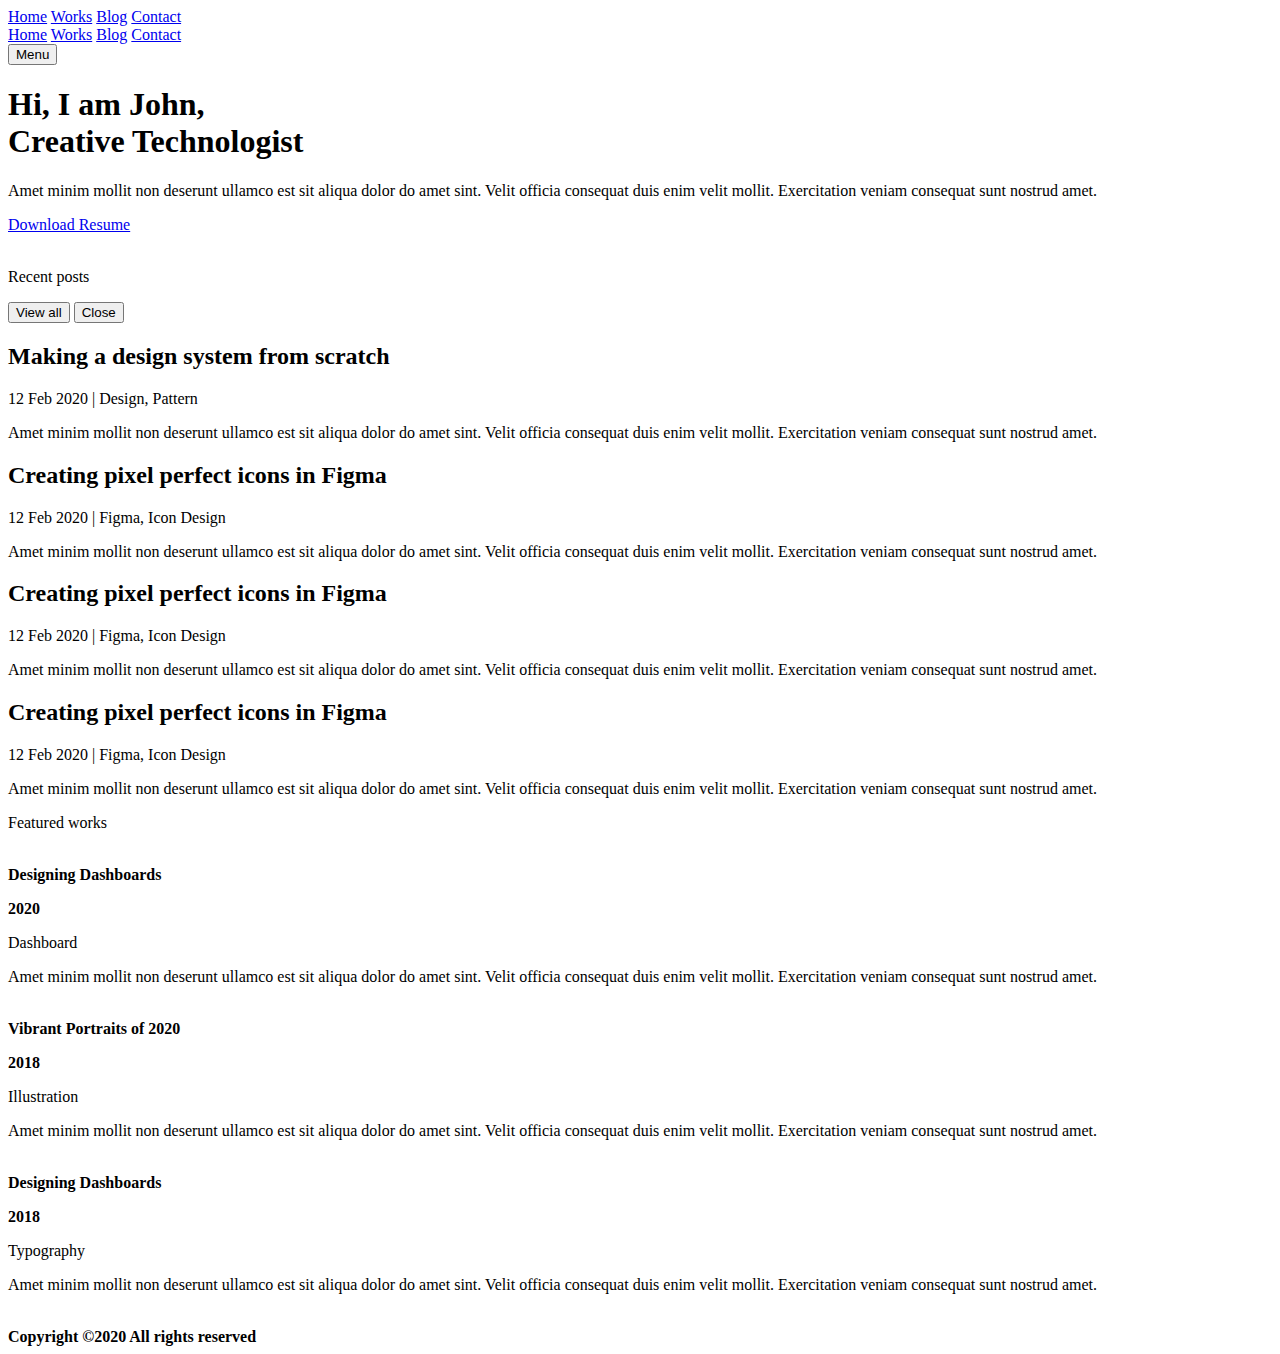
==== Index.html @ 83ce3925 "html code" ====
<!DOCTYPE html>
<html>

<head>
    <meta charset="utf-8">
    <meta name="viewport" content="width=device-width, initial-scale=1">
    <link rel="stylesheet" href="css/style.css">
    <link href="https://fonts.googleapis.com/css2?family=Heebo:wght@400;500;700;900&display=swap" rel="stylesheet">
    <title>Profile</title>
</head>

<body>

    <div class="mask">
        <nav class="burger__nav">
            <a href="Index.html" class="burger__link">Home</a>
            <a href="Works.html" class="burger__link">Works</a>
            <a href="Blog.html" class="burger__link">Blog</a>
            <a href="#" class="burger__link">Contact</a>
        </nav>
    </div>

    <div class="part__body">

    <header class="header">
        <div class="container">

            <!--Nav-->

            <div class="header__inner">

                <nav class="nav">
                    <a href="Index.html" class="nav__link">Home</a>
                    <a href="Works.html" class="nav__link">Works</a>
                    <a href="Blog.html" class="nav__link">Blog</a>
                    <a href="#" class="nav__link">Contact</a>
                </nav>

                <button class="burger" type="button">
                    <span class="burger__item">Menu</span>
            </button>

            </div>

            <!--  Intro  -->

            <div class="intro">
                <div class="welcome">
                    <h1 class="intro__title h1">Hi, I am John,<br>Creative Technologist</h1>
                    <p class="intro__text">Amet minim mollit non deserunt ullamco est sit aliqua dolor do amet sint. Velit officia consequat duis enim velit mollit. Exercitation veniam consequat sunt nostrud amet.</p>
                    <a href="#" class="btn btn--red">Download Resume</a>
                </div>
                <div class="intro__img">
                    <img class='img__face' src="img/Face.png" alt="">
                </div>
            </div>
        </div>
    </header>

    <!-- Main__inner -->


    <main class="main">
        <div class="main__inner">
            <div class="container">
                <div class="main__title">
                    <p class="main__name">Recent posts</p>
                    <div class="view">
                        <button type='button' class="main__view btn" data-tab='#tab'>View all</button>
                        <button type='button' class="main__close btn active" data-tab='#tab'>Close</button>
                    </div>
                </div>

                <!-- NEWS-->

                <div class="news">
                    <div class="block">
                        <h2 class='h2'>Making a design system from scratch</h2>
                        <div class="block__data">
                            <p class="block__time1 block__text">12 Feb 2020 <span class="block__span">|</span> Design, Pattern</p>
                        </div>
                        <p class="block__text">Amet minim mollit non deserunt ullamco est sit aliqua dolor do amet sint. Velit officia consequat duis enim velit mollit. Exercitation veniam consequat sunt nostrud amet.</p>
                    </div>

                    <div class="block">
                        <h2 class='h2'>Creating pixel perfect icons in Figma</h2>
                        <div class="block__data">
                            <p class='block__time1 block__text'>12 Feb 2020 <span class="block__span">|</span> Figma, Icon Design</p>
                        </div>
                        <p class="block__text">Amet minim mollit non deserunt ullamco est sit aliqua dolor do amet sint. Velit officia consequat duis enim velit mollit. Exercitation veniam consequat sunt nostrud amet.</p>
                    </div>

                    <div class="block_2" id='tab'>
                        <h2 class='h2'>Creating pixel perfect icons in Figma</h2>
                        <div class="block__data">
                            <p class='block__time1 block__text'>12 Feb 2020 <span class="block__span">|</span> Figma, Icon Design</p>
                        </div>
                        <p class="block__text">Amet minim mollit non deserunt ullamco est sit aliqua dolor do amet sint. Velit officia consequat duis enim velit mollit. Exercitation veniam consequat sunt nostrud amet.</p>
                    </div>

                    <div class="block_2" id='tab'>
                        <h2 class='h2'>Creating pixel perfect icons in Figma</h2>
                        <div class="block__data">
                            <p class='block__time1 block__text'>12 Feb 2020 <span class="block__span">|</span> Figma, Icon Design</p>
                        </div>
                        <p class="block__text">Amet minim mollit non deserunt ullamco est sit aliqua dolor do amet sint. Velit officia consequat duis enim velit mollit. Exercitation veniam consequat sunt nostrud amet.</p>
                    </div>

                </div>
            </div>
        </div>

        <!--Works-->

        <div class="container">
            <p class="Works__title">Featured works</p>
            <div class="works">
                <div class="works__item">
                    <img src="img/Featuredworks/Work-1.jpg" height='180px' alt="" class="works__photo">
                    <div class="works__text">
                        <div class="works__title"><strong>Designing Dashboards</strong></div>
                        <div class="works__date">
                            <p class="works__data"><strong>2020</strong></p>
                            <p class="work__text">Dashboard</p>
                        </div>
                        <p class="works__text">Amet minim mollit non deserunt ullamco est sit aliqua dolor do amet sint. Velit officia consequat duis enim velit mollit. Exercitation veniam consequat sunt nostrud amet.</p>
                    </div>
                </div>
                <div class="works__item">
                    <img src="img/Featuredworks/Work-2.jpg" height='180px' alt="" class="works__photo">
                    <div class="works__text">
                        <div class="works__title"><strong>Vibrant Portraits of 2020</strong></div>
                        <div class="works__date">
                            <p class="works__data"><strong>2018</strong></p>
                            <p class="work__text">Illustration</p>
                        </div>
                        <p class="workstext">Amet minim mollit non deserunt ullamco est sit aliqua dolor do amet sint. Velit officia consequat duis enim velit mollit. Exercitation veniam consequat sunt nostrud amet.</p>
                    </div>
                </div>
                <div class="works__item">
                    <img src="img/Featuredworks/Work-3.jpg" height='180px' alt="" class="works__photo">
                    <div class="works__text">
                        <div class="works__title"><strong>Designing Dashboards</strong></div>
                        <div class="works__date">
                            <p class="works__data"><strong>2018</strong></p>
                            <p class="work__text">Typography</p>
                        </div>
                        <p class="workstext">Amet minim mollit non deserunt ullamco est sit aliqua dolor do amet sint. Velit officia consequat duis enim velit mollit. Exercitation veniam consequat sunt nostrud amet.</p>
                    </div>
                </div>
            </div>
        </div>

    </main>

    <!--Footer-->

    <footer class="footer">
        <div class="footer__link">
            <a href="#" class="link"><img src="img/FooterLogo/fb.jpg" alt=""></a>
            <a href="#" class="link"><img src="img/FooterLogo/insta.jpg" alt=""></a>
            <a href="#" class="link"><img src="img/FooterLogo/Group.jpg" alt=""></a>
            <a href="#" class="link"><img src="img/FooterLogo/Linkedin.jpg" alt=""></a>
        </div>
        <div class="footer__text">
            <strong>Copyright ©2020 All rights reserved </strong>
        </div>
    </footer>

    </div>

    <!--JavaScript-->

    <script src="js/app.js"></script>
    <script src="js/allApp.js"></script>

</body>

</html>
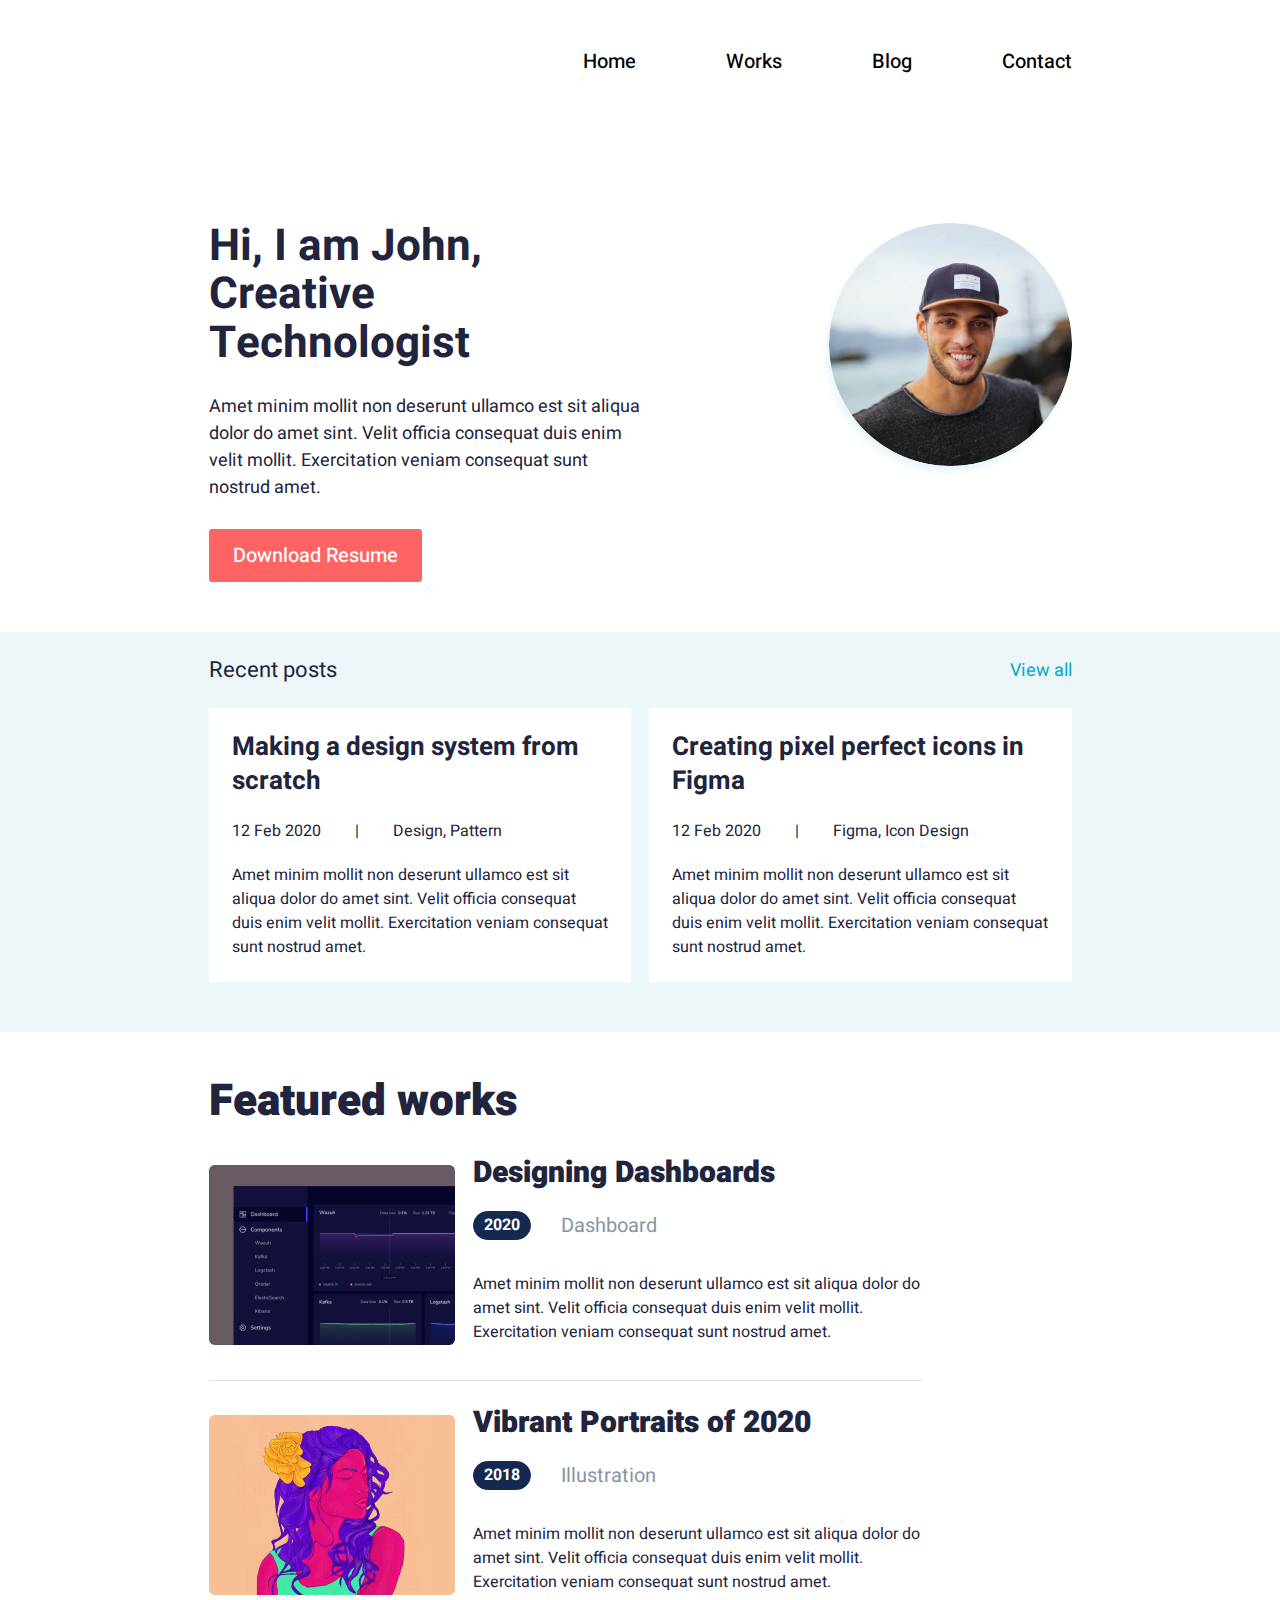
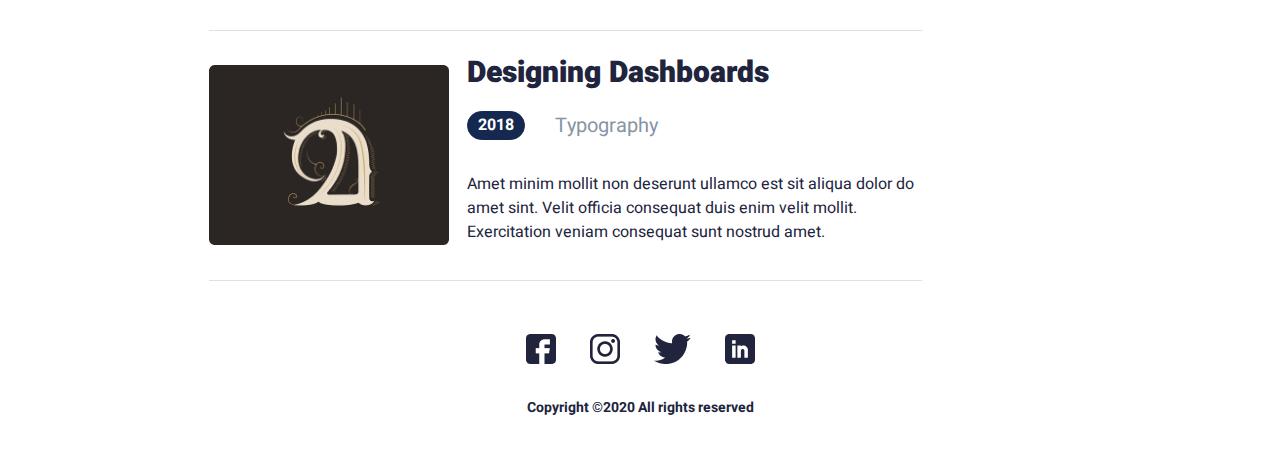
==== commit f79dc7ce: "html code was update. Was deleted link "Contact" on everything pages" ====
--- a/Index.html
+++ b/Index.html
@@ -16,7 +16,6 @@
             <a href="Index.html" class="burger__link">Home</a>
             <a href="Works.html" class="burger__link">Works</a>
             <a href="Blog.html" class="burger__link">Blog</a>
-            <a href="#" class="burger__link">Contact</a>
         </nav>
     </div>
 
--- a/css/style.css
+++ b/css/style.css
@@ -0,0 +1,760 @@
+html,
+body {
+    margin: 0;
+
+    background-color: #fff;
+    color: #21243D;
+
+    font-family: 'Heebo', sans-serif;
+    font-size: 14px;
+    height: 100%;
+}
+
+.container {
+    padding: 0 10px;
+    width: 100%;
+    max-width: 883px;
+    margin: 0 auto;
+}
+
+*,
+*:before,
+*:after {
+    box-sizing: border-box;
+}
+
+h1,
+h2,
+h3,
+h4,
+h5,
+h6 {
+    margin: 0;
+}
+
+.mask {
+    display:none;
+}
+
+.part__body {
+    min-height: 100%;
+    display: flex;
+    flex-direction:column;
+}
+
+/* Header
+============*/
+.header__inner {
+    margin: 40px 0 140px 0;
+
+    display: flex;
+    align-items: center;
+    justify-content: flex-end;
+
+    height: 43px;
+
+    font-weight: 600;
+}
+
+.fix {
+    position: fixed;
+}
+
+/* Nav
+============*/
+
+.nav {
+    display: flex;
+
+}
+
+.nav__link {
+    margin-left: 90px;
+    color: #000000;
+    font-family: 'Heebo', medium;
+    font-weight: 500;
+    display: inline-block;
+    font-size: 20px;
+    text-decoration: none;
+    transition: color 0.2s;
+}
+
+.nav__link:hover {
+    color: #FF6464;
+}
+
+.nav__link:first-child {
+    margin-left: 0;
+}
+
+/* Intro
+============*/
+.intro {
+    display: flex;
+    justify-content: space-between;
+    align-items: flex-start;
+    margin-bottom: 50px;
+
+}
+
+.welcome {
+    width: 50%;
+}
+
+.h1 {
+    line-height: 1.1;
+    display: inline-block;
+    font-size: 44px;
+    font-family: 'Heebo', bold;
+    font-weight: 700;
+
+}
+
+.intro__text {
+    margin-top: 25px;
+    display: inline-block;
+    font-size: 18px;
+    font-family: 'Heebo', regular;
+    font-weight: 400;
+}
+
+/* Intro__img
+============*/
+.intro__img {
+    height: 100%;
+}
+
+.img__face {
+    border-radius: 50%;
+    box-shadow: -3px 7px 6px #edf7fa;
+    width: 100%;
+}
+
+/* Btn
+============*/
+
+.btn {
+    display: inline-block;
+
+    font-size: 20px;
+    font-family: 'Heebo', medium;
+    font-weight: 500;
+    text-decoration:none;
+
+    background-color:transparent;
+    border: 0px solid white;
+    border-radius: 3px;
+    outline: 0;
+
+    padding: 12px 24px;
+    color: white;
+    transition: background-color 0.2s;
+    margin-top: 10px;
+}
+
+.btn--red {
+    background-color: #FF6464;
+    cursor: pointer;
+
+}
+
+.btn--red:hover {
+    background-color: #d65050;
+}
+
+.main__view.btn {
+    cursor: pointer;
+
+    margin: 0;
+    padding: 0;
+}
+
+.main__close.btn {
+    cursor: pointer;
+
+    margin: 0;
+    padding: 0;
+}
+
+
+/* MAIN
+============*/
+
+.main__inner {
+    background: #EDF7FA;
+    padding-bottom: 20px;
+    min-height: 400px;
+    height: 100%;
+}
+
+.main__title {
+    width: auto;
+    display: flex;
+    justify-content: space-between;
+}
+
+/* Main_Title
+============*/
+
+.main__name {
+    display: inline-block;
+    font-size: 22px;
+    align-items: center;
+    font-family: 'Heebo', regular;
+    font-weight: 400;
+}
+
+.view {
+    display: flex;
+    align-items: center;
+}
+
+.main__view {
+    display: inline-block;
+    color: #00A8CC;
+    font-size: 18px;
+    font-family: 'Heebo', regular;
+    font-weight: 400;
+}
+
+.main__view.active {
+    display: none;
+}
+
+.main__close {
+    display: inline-block;
+    color: #00A8CC;
+    font-size: 18px;
+    font-family: 'Heebo', regular;
+    font-weight: 400;
+}
+
+.main__close.active {
+    display: none;
+}
+
+/* BLOCK
+============*/
+
+.news {
+    display: flex;
+    justify-content: space-between;
+    flex-wrap: wrap;
+}
+
+.active {
+    display: block;
+}
+
+.block_2 {
+    padding-left: 23px;
+    padding-right: 23px;
+
+    width: 49%;
+    height: 0;
+
+    overflow: hidden;
+    opacity: 0;
+
+    background-color: #fff;
+    animation: disappeared .3s linear;
+}
+
+@keyframes disappeared {
+    0% {
+        height: 250px;
+        opacity: 1;
+
+        padding-top: 23px;
+        padding-bottom: 23px;
+    }
+    100% {
+        height: 0px;
+        opacity: 0;
+        
+        padding-top: 0;
+        padding-bottom: 0;
+    }
+}
+
+.block_2.active {
+    margin-bottom: 20px;
+    padding: 23px;
+
+    overflow: hidden;
+
+    height: 100%;
+    opacity: 1;
+
+    animation: appeared .3s linear;
+    transition: all .3s;
+}
+
+@keyframes appeared {
+    0% {
+        height: 0px;
+        opacity: 0;
+
+        padding-top: 0;
+        padding-bottom: 0;
+    }
+    100% {
+        height: 270px;
+        opacity: 1;
+
+        padding-top: 13px;
+        padding-bottom: 13px;
+    }
+}
+
+.block {
+    margin-bottom: 20px;
+    padding: 23px;
+    width: 49%;
+    background-color: #fff;
+}
+
+
+.h2 {
+    display: inline-block;
+    font-family: 'Heebo', bold;
+    font-weight: 700;
+    font-size: 26px;
+    line-height: 1.3;
+}
+
+.block__data {
+    margin: 20px 0;
+}
+
+.block__time1 {
+    font-size: 18px;
+}
+
+.block__text {
+    display: inline-block;
+    font-size: 16px;
+    font-family: 'Heebo', regular;
+    font-weight: 400;
+    margin: 0px;
+}
+
+.block__span {
+    height: 100%;
+    margin: 0 30px;
+}
+
+/*Works
+==================*/
+
+.Works__title {
+    margin-bottom: 16px;
+    font-size: 22px;
+    font-family: 'Heebo', regular;
+    font-weight: 400;
+    margin-bottom: 22px;
+}
+
+.works__photo {
+    margin-right: 18px;
+}
+
+/*Works item
+===================*/
+
+.works__item {
+    align-items: center;
+    display: flex;
+    border-bottom: 1px solid #E0E0E0;
+    margin: 20px 150px 0 0;
+    min-height: 180px;
+    padding-bottom: 20px;
+}
+
+.works__title {
+    font-family: 'Heebo', bold;
+    font-size: 30px;
+    font-weight: 700;
+}
+
+
+
+.works__date {
+    display: flex;
+    align-items: center;
+
+}
+
+.works__data {
+    cursor: pointer;
+    color: #fff;
+    border: 1px solid #142850;
+    border-radius: 20px;
+    padding: 1.5px 10px;
+    margin-right: 30px;
+    background: #142850;
+    text-transform: uppercase
+}
+
+.work__text {
+    margin: 0;
+    font-family: 'Heebo', regular;
+    font-weight: 400;
+    font-size: 20px;
+    color: #8695A4;
+}
+
+.works__text {
+    font-family: 'Heebo', regular;
+    font-weight: 400;
+    font-size: 16px;
+
+}
+
+
+/* footer
+=================*/
+
+.footer {
+    width: 100%;
+    bottom: 0;
+
+    display: flex;
+    justify-content: center;
+    align-items: center;
+    flex-direction: column;
+
+    height: 150px;
+    margin-top: 20px;
+}
+
+.footer__link {
+    display: flex;
+    margin-bottom: 27px;
+    background-color: transparent;
+}
+
+.link {
+    margin-left: 34px;
+    transition: transform 0.2s;
+}
+
+.link:first-child {
+    margin-left: 0px;
+}
+
+.link:hover {
+    transform: scale(1.2);
+}
+
+.footer__text {
+    font-family: 'Heebo', regular;
+    font-weight: 400;
+    font-size: 14px;
+    color: #21243D;
+}
+
+/* BLOG
+================*/
+
+.blog__h2 {
+    display: inline-block;
+    font-family: 'Heebo', medium;
+    font-weight: 500;
+    font-size: 30px;
+    margin: 30px 0;
+}
+
+.blog__span {
+    font-size: 18px;
+    margin: 0 10px 0 10px;
+}
+
+.blog__span__text {
+    color: #ccc;
+}
+
+.blog__info {
+    margin: 25px 111px 0 0;
+    padding-bottom: 18px;
+    border-bottom: 1px solid #E0E0E0;
+}
+
+.blog__info:first-child {
+    margin-top: 0;
+}
+
+.opa {
+    color: #8695A4;
+}
+
+.blog__text {
+    margin-top: 40px;
+    font-size: 16px;
+    font-family: 'Heebo', regular;
+    font-weight: 400;
+}
+
+/*Site works*/
+
+.Works__title {
+    font-family: 'Heebo', Black;
+    font-weight: 900;
+    font-size: 44px;
+    line-height: 1.2;
+}
+
+
+
+/* Burger
+=================*/
+
+.burger {
+    display: none;
+}
+
+/* Media
+================*/
+
+@media (max-width:800px) {
+
+    /*Header*/
+
+    .header__inner {
+        margin: 20px 0;
+    }
+
+    /*Burger*/
+
+    .burger {
+        position: fixed;
+        top: 40px;
+
+        display: block;
+
+        padding: 5px 0;
+        margin-right: 10px;
+
+        border: 0;
+        background:none;
+
+    }
+
+    .burger.visible {
+        display: none;
+    }
+
+    .burger__item {
+        display: block;
+        width: 45px;
+        height: 3px;
+        background-color: black;
+
+        font-size: 0;
+        color: transparent;
+
+        position: relative;
+
+    }
+
+    .burger__item:before,
+    .burger__item:after {
+        content: '';
+        position: absolute;
+        width: 100%;
+        height: 100%;
+        background-color: #000;
+        left: 0;
+        z-index: 1;
+
+    }
+
+    .burger__item:before {
+        bottom: 9px;
+    }
+
+    .burger__item:after {
+        top: 9px;
+    }
+
+    .burger__nav {
+        display: flex;
+        flex-direction: column;
+        align-items: center;
+    }
+
+    .burger__link {
+
+        padding: 5px;
+        margin-left: 6px;
+        margin-top: 8px;
+
+        font-size: 28px;
+        text-decoration: none;
+        color: #fff;
+    }
+
+    .burger__link:first-child {
+        margin-top: 30px;
+    }
+
+    /*Mask*/
+
+    .mask {
+        display:none;
+
+        position: fixed;
+        top: 0;
+        left: 0;
+        z-index: 1000;
+
+        width: 100%;
+        min-height: 100%;
+
+        background:rgba(0, 0, 0, 0.6);
+    }
+
+    .mask.visible {
+        display: block;
+    }
+
+    /*Intro*/
+
+    .intro__text {
+        font-size: 16px;
+    }
+
+    .h1 {
+        font-size: 32px;
+    }
+
+    .nav {
+        display: none;
+    }
+
+}
+
+@media (max-width:600px) {
+
+    /*  Block_2 */
+
+    .block_2 {
+        display: block;
+        width: 100%;
+    }
+
+    /*    Body*/
+
+    body {
+        min-width: 280px;
+    }
+
+    /*  Header */
+
+    .intro__img {
+        margin-bottom: 30px;
+    }
+
+    .intro {
+        align-items: center;
+        flex-direction: column-reverse;
+        flex-wrap: wrap;
+        justify-content: center;
+    }
+
+    .h1 {
+        font-size: 30px;
+    }
+
+    .intro__text {
+        font-size: 16px;
+        line-height: 1.5;
+    }
+
+    .header__inner {
+        margin-bottom: 30px;
+        margin-top: 5px;
+    }
+
+    .welcome {
+        width: 90%;
+        text-align: center;
+    }
+
+    /*Main*/
+
+    .news {
+        flex-direction: column;
+    }
+
+    .block__data {
+        margin-top: 15px;
+        margin-bottom: 15px;
+    }
+
+    .block {
+        width: 100%;
+    }
+
+    .block__span {
+        margin-left: 10px;
+        margin-right: 10px;
+    }
+
+    .main__title {
+        justify-content: center;
+    }
+
+    .main__view {
+        display: none;
+    }
+
+    /*Works */
+
+    .Works__title {
+        display: flex;
+        justify-content: center;
+    }
+
+    .works__item {
+        padding: 0;
+        display: flex;
+        margin-left: auto;
+        margin-right: auto;
+        flex-direction: column;
+    }
+
+    .works__photo {
+        margin-right: 0;
+        margin-bottom: 10px;
+    }
+
+    /* Footer*/
+    .footer {
+        height: 150px;
+        margin-top: 20px;
+    }
+
+    /*  Blog  */
+
+    .blog__info {
+        margin-top: 5px;
+        width: 90%;
+    }
+
+    .blog__h2 {
+        font-size: 25px;
+        margin: 10px 0;
+    }
+
+    .blog__text {
+        margin-top: 10px;
+    }
+
+    .blog__info:first-child {
+        margin-top: 10px;
+    }
+
+
+
+}
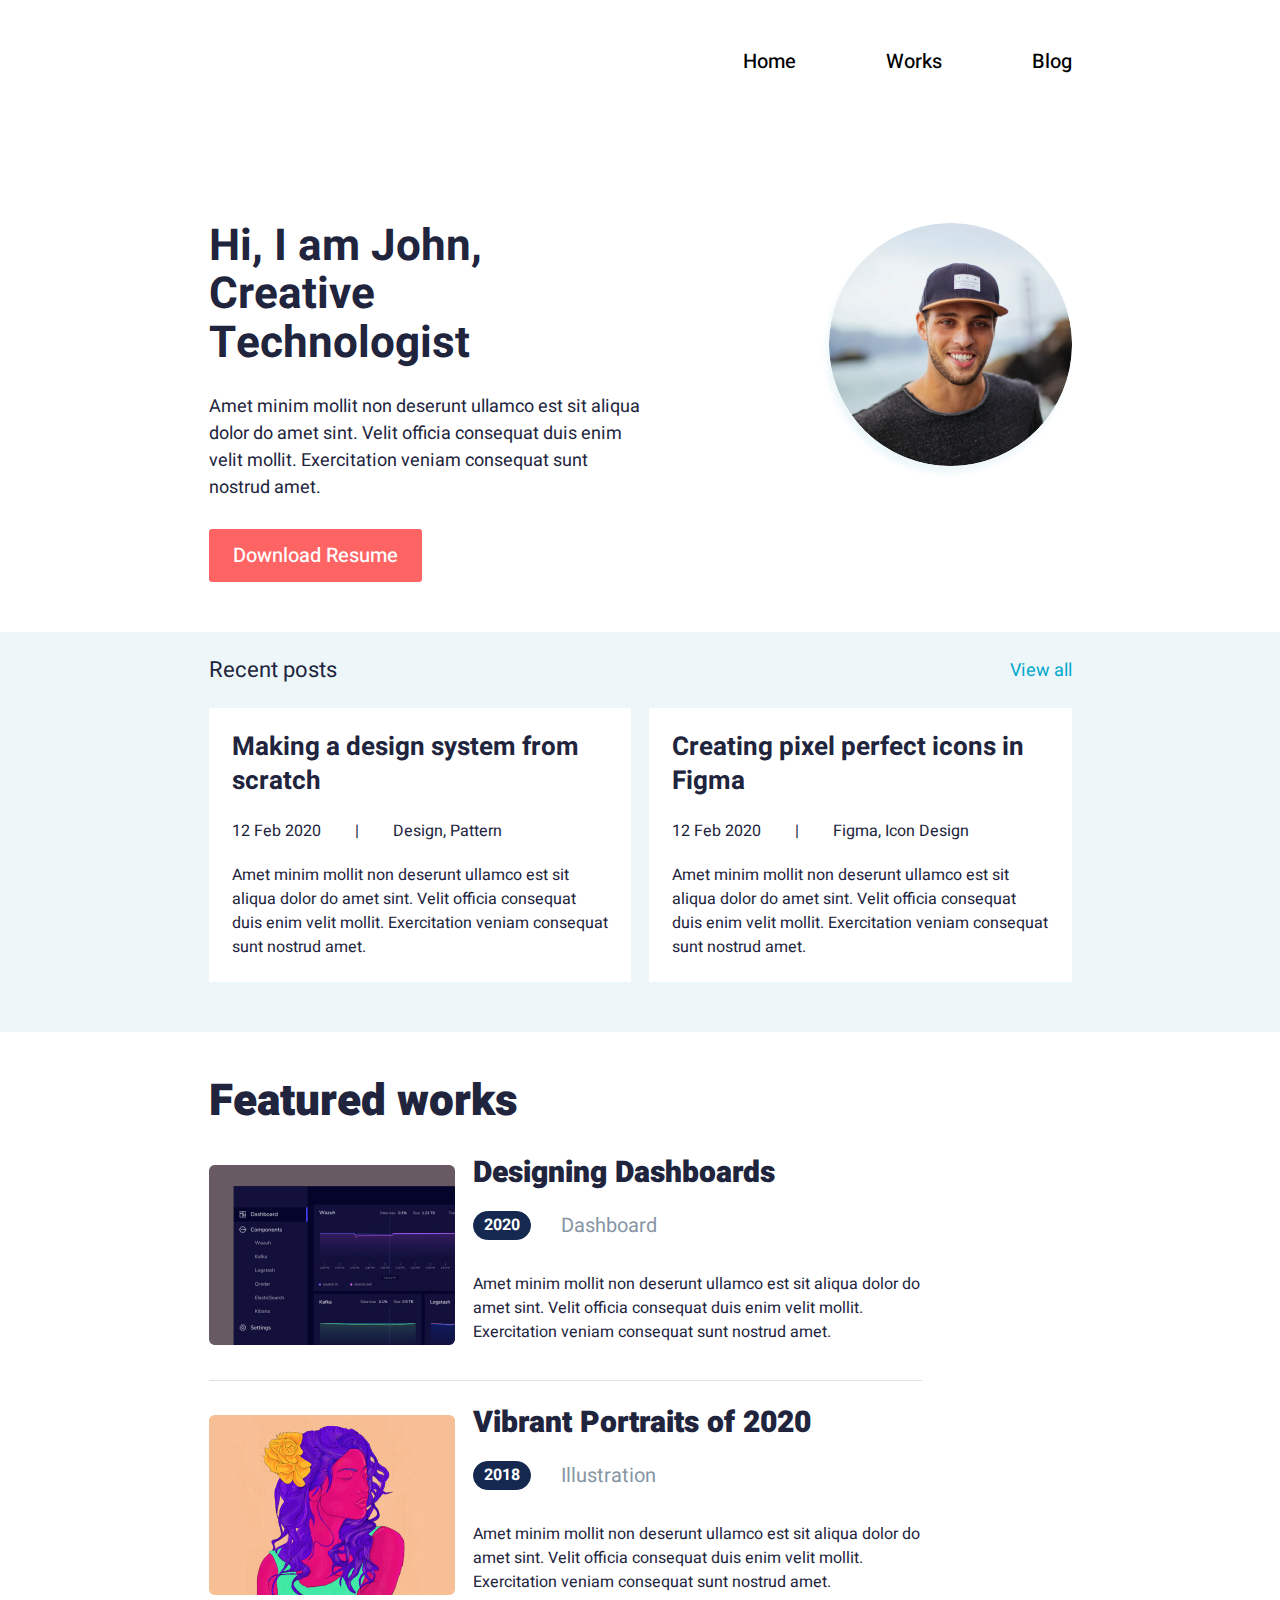
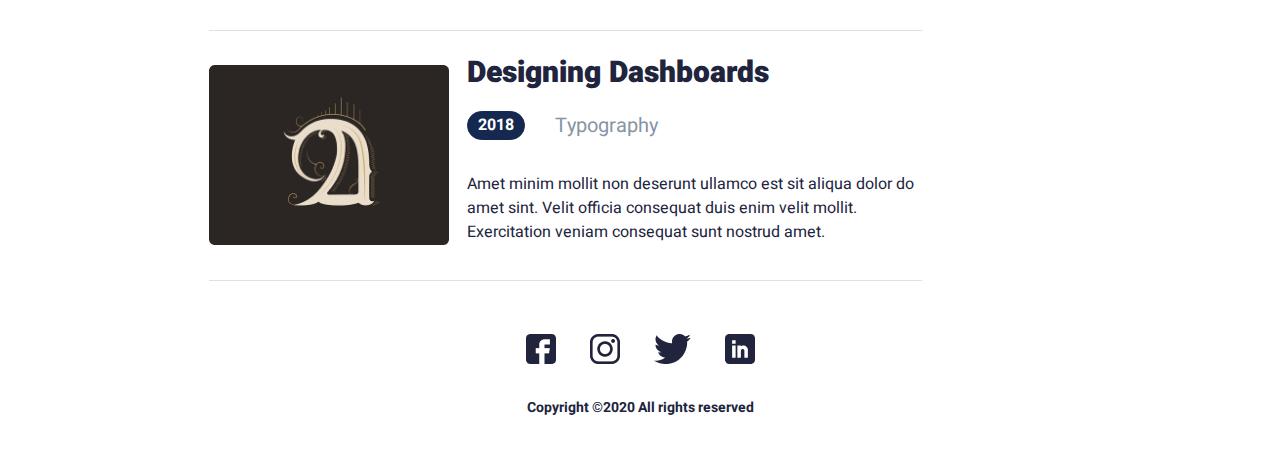
==== commit 986a7924: "Was deleted link "Contact", because he not a using." ====
--- a/Index.html
+++ b/Index.html
@@ -32,7 +32,6 @@
                     <a href="Index.html" class="nav__link">Home</a>
                     <a href="Works.html" class="nav__link">Works</a>
                     <a href="Blog.html" class="nav__link">Blog</a>
-                    <a href="#" class="nav__link">Contact</a>
                 </nav>
 
                 <button class="burger" type="button">
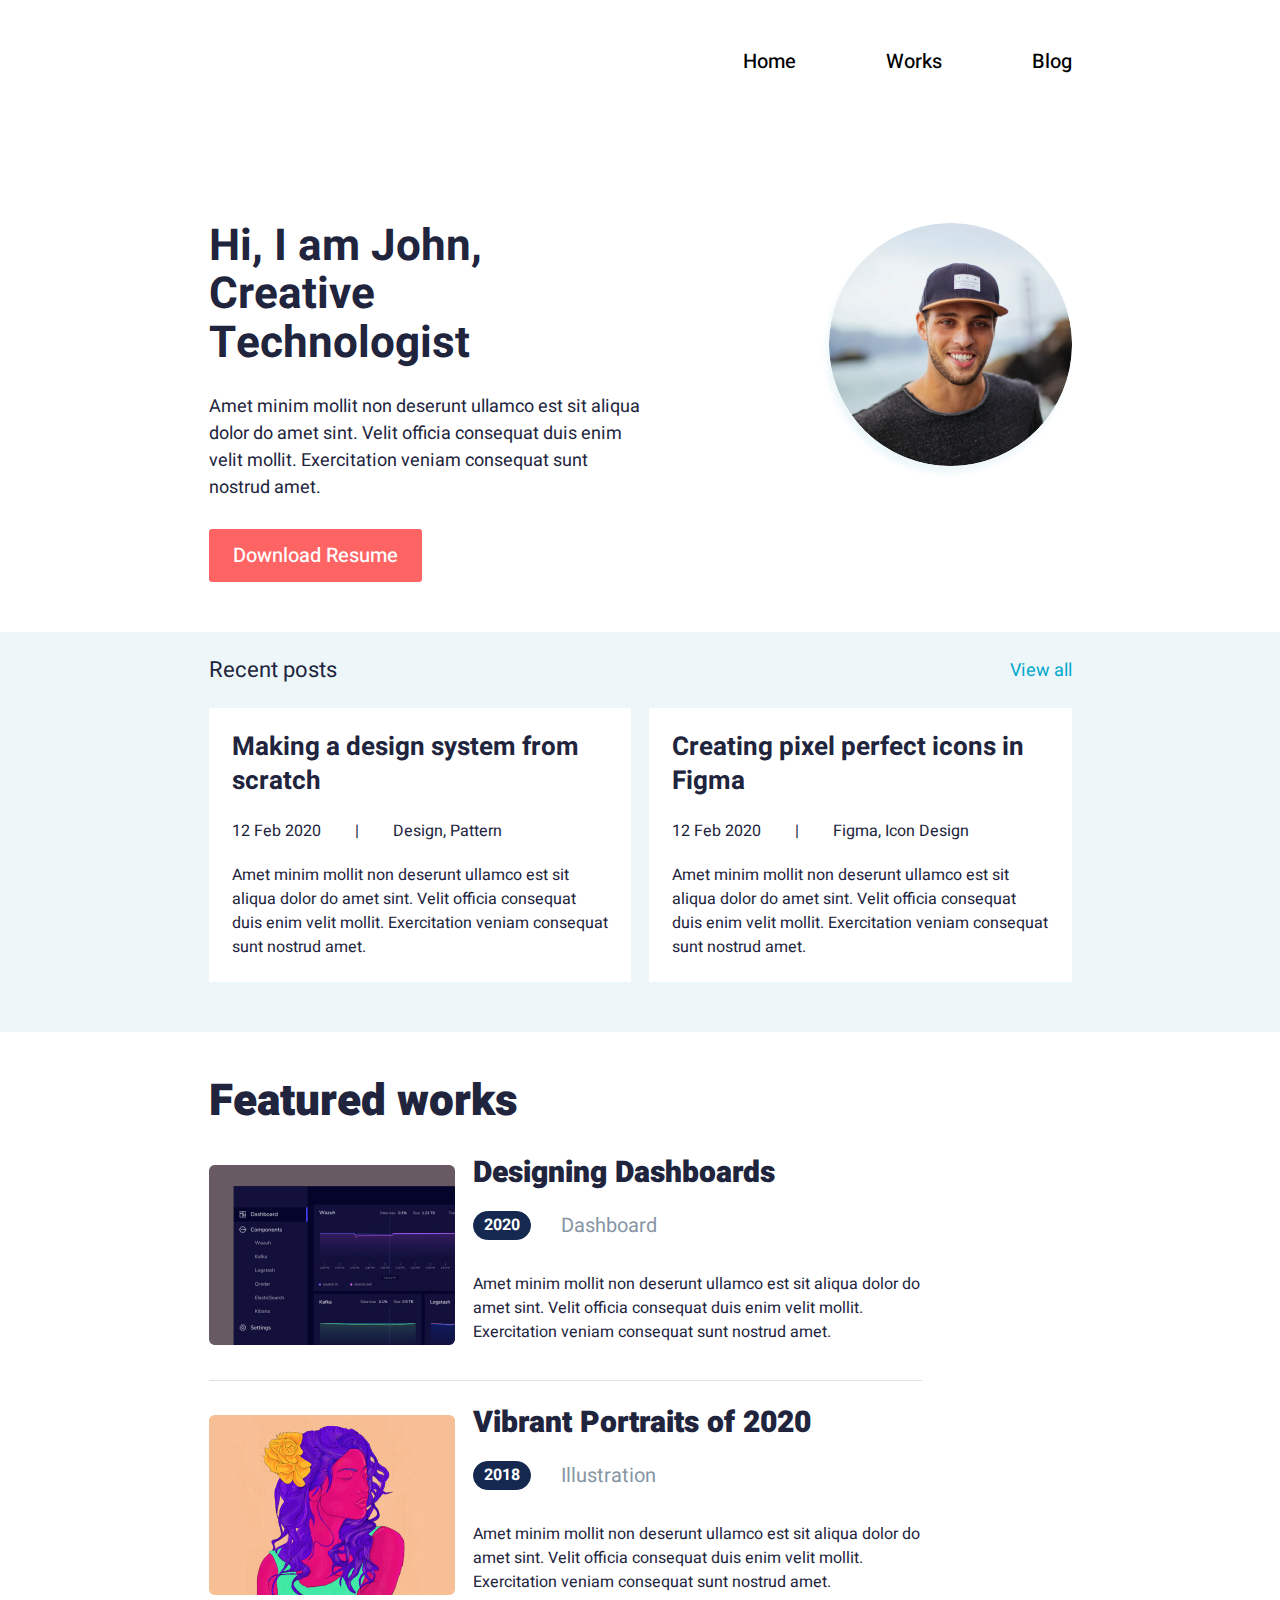
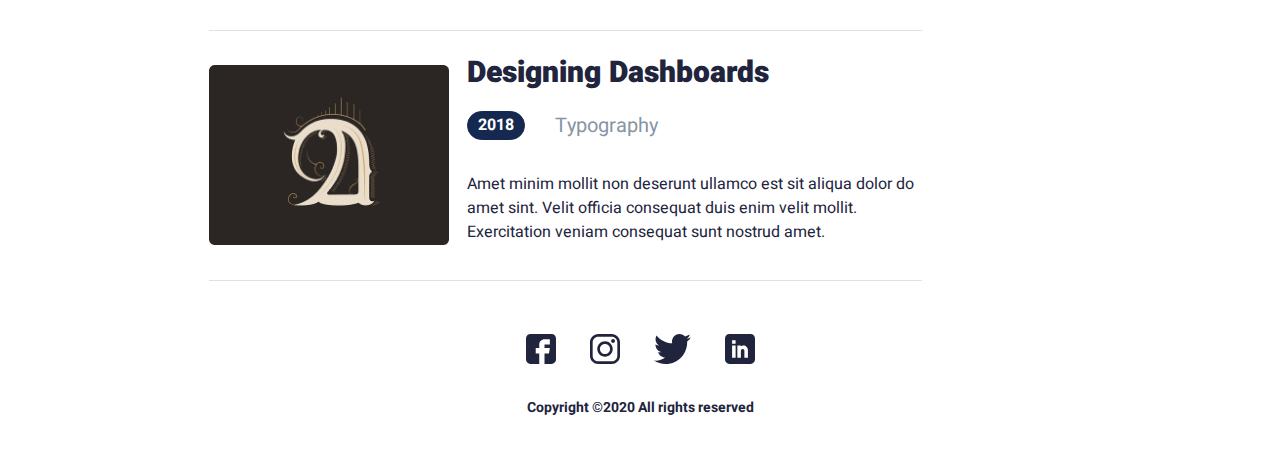
==== commit 32994da9: "Было изменены footer links с формата jpg на формат svg" ====
--- a/Index.html
+++ b/Index.html
@@ -154,11 +154,31 @@
     <!--Footer-->
 
     <footer class="footer">
-        <div class="footer__link">
-            <a href="#" class="link"><img src="img/FooterLogo/fb.jpg" alt=""></a>
-            <a href="#" class="link"><img src="img/FooterLogo/insta.jpg" alt=""></a>
-            <a href="#" class="link"><img src="img/FooterLogo/Group.jpg" alt=""></a>
-            <a href="#" class="link"><img src="img/FooterLogo/Linkedin.jpg" alt=""></a>
+        <div class="footer__menu">
+
+            <a href="" class="footer__link">
+                <svg width="30" height="30" viewBox="0 0 30 30"S xmlns="http://www.w3.org/2000/svg">
+                    <path d="M25.6055 0H4.39453C1.97159 0 0 1.97159 0 4.39453V25.6055C0 28.0284 1.97159 30 4.39453 30H13.2422V19.3945H9.72656V14.1211H13.2422V10.5469C13.2422 7.63893 15.6077 5.27344 18.5156 5.27344H23.8477V10.5469H18.5156V14.1211H23.8477L22.9688 19.3945H18.5156V30H25.6055C28.0284 30 30 28.0284 30 25.6055V4.39453C30 1.97159 28.0284 0 25.6055 0Z"/>
+                </svg>
+            </a>
+            <a href="" class="footer__link">
+                <svg width="30" height="30" viewBox="0 0 30 30"S xmlns="http://www.w3.org/2000/svg">
+                    <path d="M21.7209 0H8.27874C3.71384 0 0 3.71402 0 8.27892V21.7211C0 26.2862 3.71384 30 8.27874 30H21.7209C26.2862 30 30 26.286 30 21.7211V8.27892C30.0002 3.71402 26.2862 0 21.7209 0ZM27.3384 21.7211C27.3384 24.8185 24.8185 27.3383 21.7211 27.3383H8.27874C5.18153 27.3384 2.66175 24.8185 2.66175 21.7211V8.27892C2.66175 5.18171 5.18153 2.66175 8.27874 2.66175H21.7209C24.8183 2.66175 27.3383 5.18171 27.3383 8.27892V21.7211H27.3384Z"/>
+                    <path d="M15 7.27014C10.7375 7.27014 7.26978 10.7379 7.26978 15.0004C7.26978 19.2627 10.7375 22.7303 15 22.7303C19.2625 22.7303 22.7303 19.2627 22.7303 15.0004C22.7303 10.7379 19.2625 7.27014 15 7.27014ZM15 20.0683C12.2054 20.0683 9.93152 17.7949 9.93152 15.0002C9.93152 12.2054 12.2052 9.93171 15 9.93171C17.7948 9.93171 20.0685 12.2054 20.0685 15.0002C20.0685 17.7949 17.7947 20.0683 15 20.0683Z"/>
+                    <path d="M23.0545 5.01318C22.5417 5.01318 22.0379 5.2208 21.6757 5.58457C21.3118 5.94657 21.1025 6.45053 21.1025 6.96513C21.1025 7.47814 21.3119 7.98192 21.6757 8.34569C22.0377 8.70769 22.5417 8.91708 23.0545 8.91708C23.5691 8.91708 24.0713 8.70769 24.435 8.34569C24.7988 7.98192 25.0064 7.47796 25.0064 6.96513C25.0064 6.45053 24.7988 5.94657 24.435 5.58457C24.073 5.2208 23.5691 5.01318 23.0545 5.01318Z"/>
+                </svg>
+            </a>
+            <a href="" class="footer__link">
+                <svg width="37" height="30" viewBox="0 0 37 30"S xmlns="http://www.w3.org/2000/svg">
+                    <path d="M36.9231 3.55154C35.55 4.15385 34.0869 4.55308 32.5615 4.74692C34.1308 3.81 35.3285 2.33769 35.8915 0.563077C34.4285 1.43538 32.8131 2.05154 31.0915 2.39538C29.7023 0.916154 27.7223 0 25.5623 0C21.3715 0 17.9977 3.40154 17.9977 7.57154C17.9977 8.17154 18.0485 8.74846 18.1731 9.29769C11.88 8.99077 6.31154 5.97462 2.57077 1.38C1.91769 2.51308 1.53462 3.81 1.53462 5.20615C1.53462 7.82769 2.88462 10.1515 4.89692 11.4969C3.68077 11.4738 2.48769 11.1208 1.47692 10.5646C1.47692 10.5877 1.47692 10.6177 1.47692 10.6477C1.47692 14.3262 4.10077 17.3815 7.54154 18.0854C6.92538 18.2538 6.25385 18.3346 5.55692 18.3346C5.07231 18.3346 4.58308 18.3069 4.12385 18.2054C5.10462 21.2031 7.88769 23.4069 11.1969 23.4785C8.62154 25.4931 5.35154 26.7069 1.81154 26.7069C1.19077 26.7069 0.595385 26.6792 0 26.6031C3.35308 28.7654 7.32692 30 11.6123 30C25.5415 30 33.1569 18.4615 33.1569 8.46C33.1569 8.12538 33.1454 7.80231 33.1292 7.48154C34.6315 6.41538 35.8938 5.08385 36.9231 3.55154Z"/>
+                </svg>
+            </a>
+            <a href="" class="footer__link">
+                <svg width="30" height="30" viewBox="0 0 30 30"S xmlns="http://www.w3.org/2000/svg">
+                    <path d="M25.6055 0H4.39453C1.97159 0 0 1.97159 0 4.39453V25.6055C0 28.0284 1.97159 30 4.39453 30H25.6055C28.0284 30 30 28.0284 30 25.6055V4.39453C30 1.97159 28.0284 0 25.6055 0ZM10.6055 23.7891H7.08984V11.4844H10.6055V23.7891ZM10.6055 9.72656H7.08984V6.21094H10.6055V9.72656ZM22.9102 23.7891H19.3945V16.7578C19.3945 15.7887 18.6058 15 17.6367 15C16.6676 15 15.8789 15.7887 15.8789 16.7578V23.7891H12.3633V11.4844H15.8789V12.147C16.7999 11.8607 17.3982 11.4844 18.5156 11.4844C20.8999 11.4869 22.9102 13.6258 22.9102 16.1536V23.7891Z"/>
+                </svg>
+            </a>
+
         </div>
         <div class="footer__text">
             <strong>Copyright ©2020 All rights reserved </strong>
--- a/css/style.css
+++ b/css/style.css
@@ -271,7 +271,7 @@
     100% {
         height: 0px;
         opacity: 0;
-        
+
         padding-top: 0;
         padding-bottom: 0;
     }
@@ -428,23 +428,29 @@
     margin-top: 20px;
 }
 
-.footer__link {
+.footer__menu {
     display: flex;
     margin-bottom: 27px;
     background-color: transparent;
 }
 
-.link {
+.footer__link {
     margin-left: 34px;
-    transition: transform 0.2s;
-}
-
-.link:first-child {
+    transition: transform 0.2s linear;
+}
+
+.footer__link:first-child {
     margin-left: 0px;
 }
 
-.link:hover {
-    transform: scale(1.2);
+.footer__link > svg {
+    fill: #21243D;
+    transition: all .2s linear;
+}
+
+.footer__link:hover > svg {
+    fill: royalblue;
+    transform: scale(1.1);
 }
 
 .footer__text {
